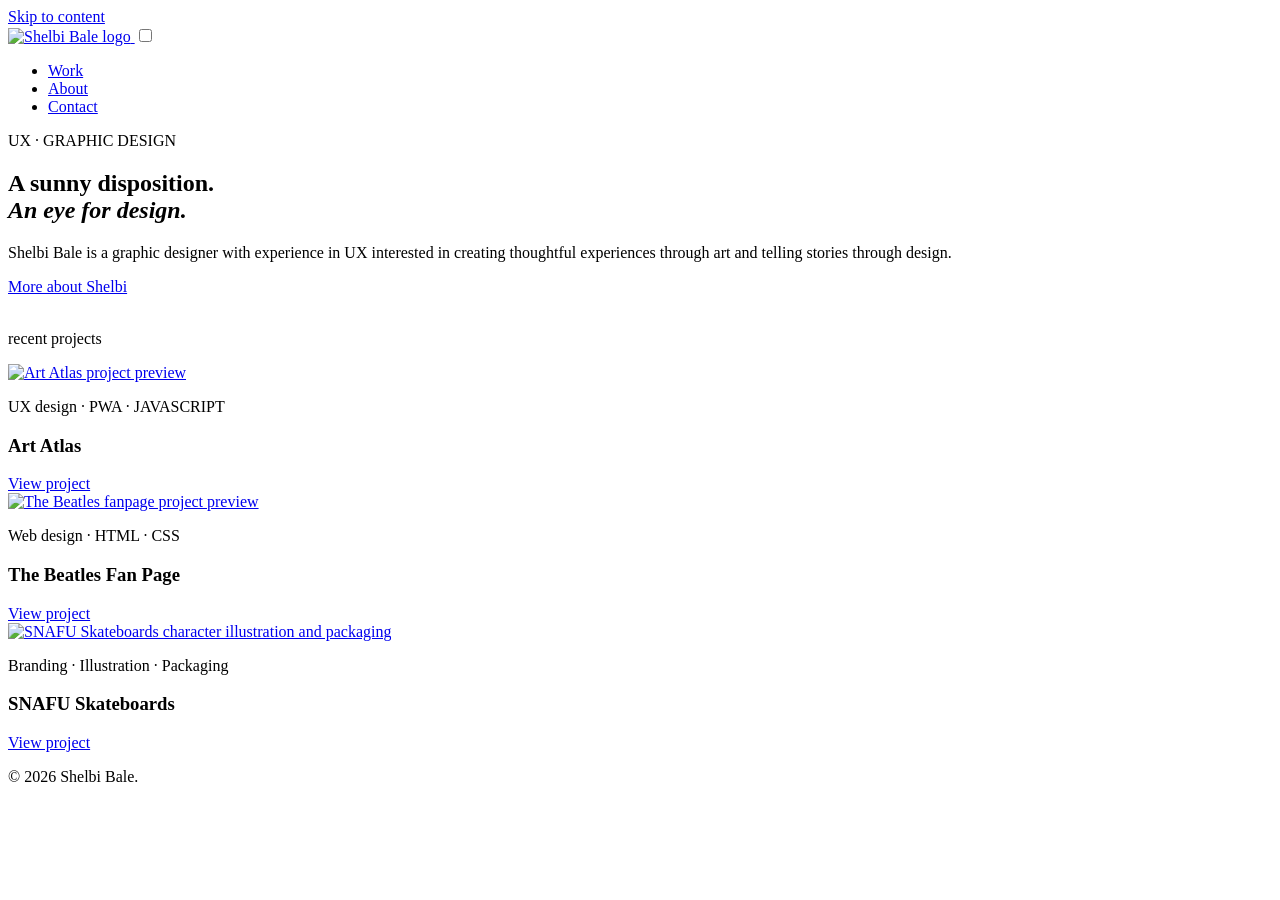
==== index.html @ 517213aa "Add files via upload" ====
<!DOCTYPE html>
<html lang="en">
<head>
    <meta charset="UTF-8">
    <meta name="viewport" content="width=device-width, initial-scale=1.0">
    <meta name="description" content="Shelbi Bale's portfolio of UX, visual design and digital storytelling projects.">
    <title>Shelbi Bale | Designer &amp; Creative</title>
    <link rel="stylesheet" href="css/style.css">
    <script src="js/main.js" defer></script>
</head>

<body class="index-page">

<a class="skip-link" href="#main-content">Skip to content</a>

<header class="site-header">
    <nav class="navbar" aria-label="Main navigation">
        <a href="index.html" class="logo" aria-label="Shelbi Bale — Home">
    <img src="images/logo/shelbi-sun.png" alt="Shelbi Bale logo">
</a>

        <input type="checkbox" id="nav-toggle" class="nav-toggle" aria-label="Open navigation menu">
        <label for="nav-toggle" class="nav-toggle-label" aria-hidden="true"></label>

        <ul class="nav-links">
            <li><a href="index.html" class="active" aria-current="page">Work</a></li>
            <li><a href="about.html">About</a></li>
            <li><a href="contact.html">Contact</a></li>
        </ul>
    </nav>
</header>


<main id="main-content">


<section class="home-intro">
    <div class="container">

        <div class="home-intro-copy">
            <p class="eyebrow">UX · GRAPHIC DESIGN</p>

            <h1>A sunny disposition.<br><em>An eye for design.</em></h1>

            <p class="home-description">
                Shelbi Bale is a graphic designer with experience in UX interested in creating thoughtful experiences through art and telling stories through design.
            </p>

            <a class="home-about-link" href="about.html">
                More about Shelbi
            </a>
        </div>

        <img class="home-sun"
             src="images/logo/sun REG YELLOW.png"
             alt="">

    </div>
</section>


    <section class="home-work">
        <div class="container">

            <div class="home-work-heading">
                <div>
                    <p class="eyebrow">recent projects</p>
                   
                </div>

                <a class="text-link" href="portfolio.html">
                  
                </a>
            </div>

            <div class="home-project-grid">

                <article class="home-project-card">
                    <a class="home-project-image" href="projects/art-atlas.html">
                        <img src="images/projects/Atlas-Home.png"
                             alt="Art Atlas project preview">
                    </a>

                    <p class="project-meta">UX design · PWA · JAVASCRIPT</p>
                    <h3>Art Atlas</h3>
                    <a class="home-project-link" href="projects/art-atlas.html">
                        View project 
                    </a>
                </article>

                <article class="home-project-card">
                    <a class="home-project-image" href="projects/beatles-fanpage.html">
                        <img src="images/projects/Beatles Home.png"
                             alt="The Beatles fanpage project preview">
                    </a>

                  <p class="project-meta">Web design · HTML · CSS</p>
                    <h3>The Beatles Fan Page</h3>
                    <a class="home-project-link" href="projects/beatles-fanpage.html">
                        View project 
                    </a>
                </article>

                <article class="home-project-card">
                    <a class="home-project-image" href="projects/snafu.html">
                        <img src="images/projects/Artboard 5.png"
                             alt="SNAFU Skateboards character illustration and packaging">
                    </a>

                  <p class="project-meta">Branding · Illustration · Packaging</p>
                    <h3>SNAFU Skateboards</h3>
                    <a class="home-project-link" href="projects/snafu.html">
                        View project 
                    </a>
                </article>

            </div>
        </div>
    </section>

</main>

<footer class="site-footer">
    <div class="footer-inner">
        <div class="footer-mark">
          
        </div>

        <p>© 2026 Shelbi Bale.</p>

        <ul class="social-links">
     
        </ul>
    </div>
</footer>

</body>
</html>
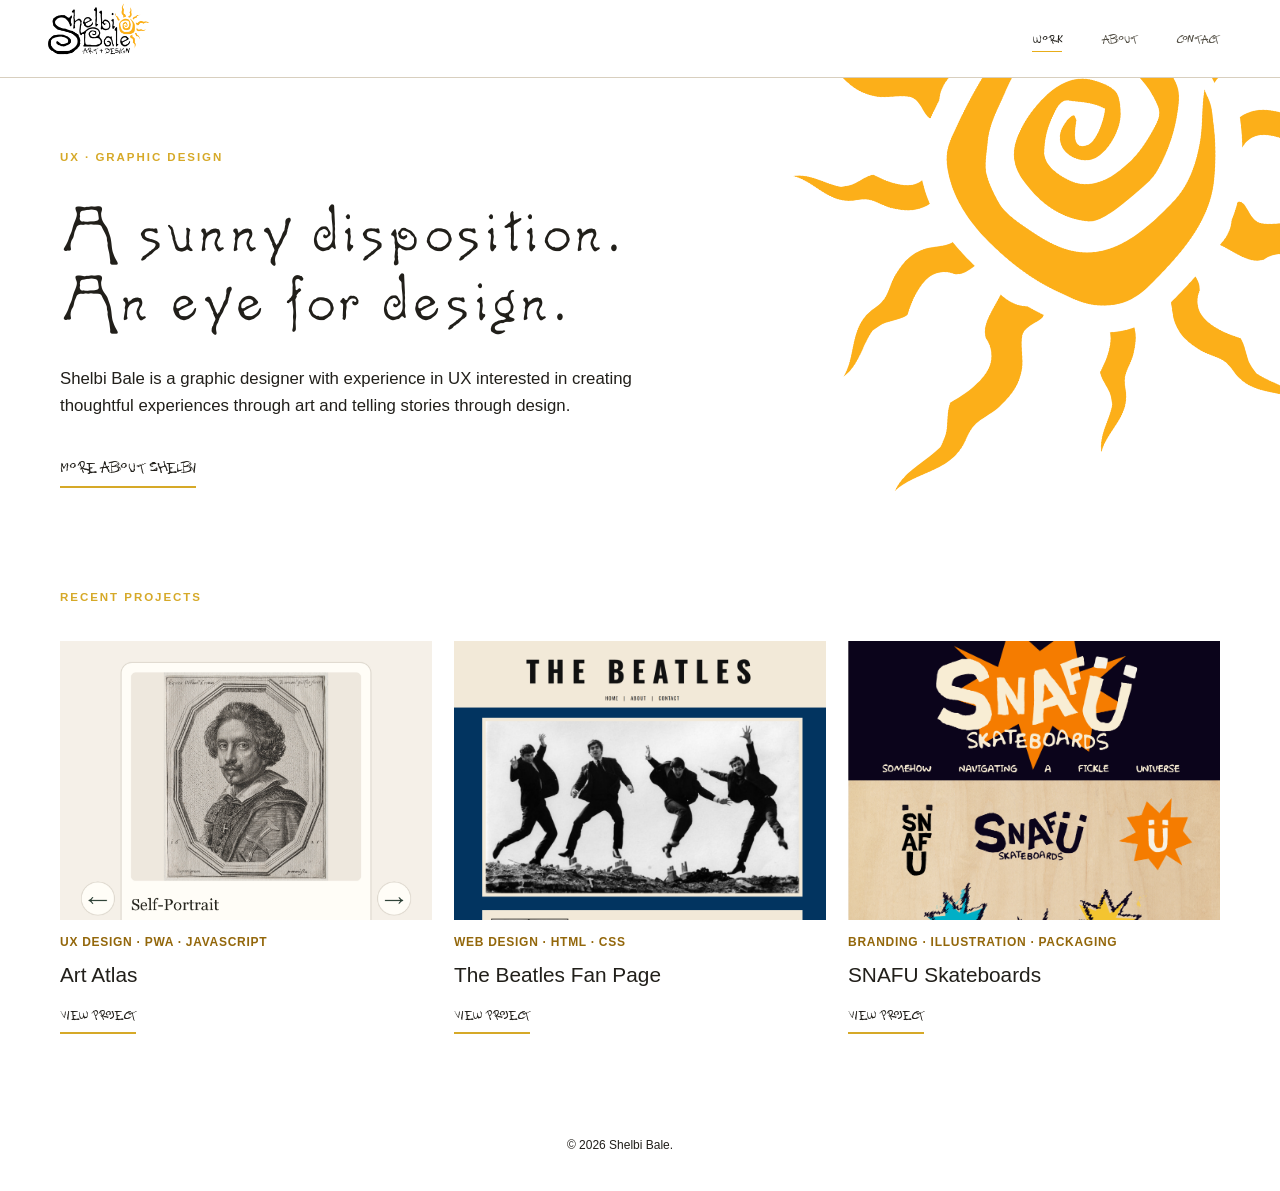
==== commit 2a2e877e: "Update index.html" ====
--- a/index.html
+++ b/index.html
@@ -78,7 +78,7 @@
 
                 <article class="home-project-card">
                     <a class="home-project-image" href="projects/art-atlas.html">
-                        <img src="images/projects/Atlas-Home.png"
+                        <img src="images/projects/Atlas-Home.PNG"
                              alt="Art Atlas project preview">
                     </a>
 
--- a/css/style.css
+++ b/css/style.css
@@ -0,0 +1,872 @@
+
+:root {
+  --ink: #211f1a;
+  --ink-soft: #514d43;
+  --white: #ffffff;
+  --sun: #e8ad19;
+  --sun-dark: #93670b;
+  --terracotta: #b96e50;
+  --sage: #788b78;
+  --line: #d8cfbf;
+  --serif: Georgia, "Times New Roman", serif;
+  --sans: Arial, Helvetica, sans-serif;
+  --script: "Brush Script MT", "Segoe Script", cursive;
+  --max-width: 1160px;
+  --header-height: 78px;
+  --shadow: 0 14px 38px rgba(44, 37, 24, .08);
+}
+@font-face {
+    font-family: "Caprice";
+    src: url("../fonts/Caprice.ttf") format("truetype");
+    font-weight: normal;
+    font-style: normal;
+}
+@font-face {
+    font-family: "FontForErin";
+    src: url("../fonts/FontForErin.ttf") format("truetype");
+    font-weight: normal;
+    font-style: normal;
+}
+*, *::before, *::after { box-sizing: border-box; }
+html { scroll-behavior: smooth; }
+body {
+  margin: 0;
+  min-height: 100vh;
+  display: flex;
+  flex-direction: column;
+  color: var(--ink);
+  background: var(--white);
+  font-family: var(--sans);
+  font-size: 16px;
+  line-height: 1.7;
+}
+main { flex: 1; }
+img { display: block; max-width: 100%; }
+a { color: inherit; }
+button, input, textarea { font: inherit; }
+:focus-visible { outline: 3px solid var(--sun-dark); outline-offset: 4px; }
+.skip-link {
+  position: absolute; left: 1rem; top: -5rem; z-index: 1000;
+  padding: .7rem 1rem; background: var(--white); color: var(--ink);
+}
+.skip-link:focus { top: 1rem; }
+.container { width: min(100% - 3rem, var(--max-width)); margin-inline: auto; }
+.eyebrow {
+  margin: 0 0 .85rem; color: var(--sun-dark); font-size: .72rem;
+  font-weight: 700; letter-spacing: .17em; text-transform: uppercase;
+}
+.page-heading { margin: 0; font: 400 clamp(2.6rem, 6vw, 4.8rem)/1.04 var(--serif); letter-spacing: -.045em; }
+.script-note { color: var(--terracotta); font: italic 1.5rem var(--script); transform: rotate(-4deg); display: inline-block; }
+.section-heading { margin: 0 0 1.6rem; font: 400 clamp(2rem, 4vw, 3rem)/1.15 var(--serif); letter-spacing: -.035em; }
+.section-intro { max-width: 620px; color: var(--ink-soft); }
+
+/* Header and navigation */
+.site-header {
+	height: 100px;
+  position: sticky; top: 0; z-index: 100; height: var(--header-height);
+  background: rgba(245, 240, 230, .96); border-bottom: 1px solid var(--line);
+  backdrop-filter: blur(12px);
+}
+.navbar {
+  width: min(100% - 3rem, var(--max-width)); height: 100%; margin: auto;
+  display: flex; align-items: center; justify-content: space-between; gap: 2rem;
+}
+.logo {
+    display: flex;
+    align-items: center;
+    justify-content: center;
+    width: 90px;
+    height: 90px;
+    flex-shrink: 0;
+}
+
+.logo img {
+    width: 100px !important;
+    height: 100px !important;
+    max-width: none !important;
+    object-fit: contain;
+    transform: scale(1.8);
+}
+.nav-links { display: flex; align-items: center; gap: clamp(1.2rem, 3vw, 2.5rem); margin: 0; padding: 0; list-style: none; }
+.nav-links a { position: relative; padding: .45rem 0; color: var(--ink-soft); font-size: .84rem; text-decoration: none; transition: color .2s ease; }
+.nav-links a::after { content: ""; position: absolute; left: 0; bottom: .15rem; width: 100%; height: 1px; background: var(--sun); transform: scaleX(0); transform-origin: left; transition: transform .2s ease; }
+.nav-links a:hover, .nav-links a.active { color: var(--ink); }
+.nav-links a:hover::after, .nav-links a.active::after { transform: scaleX(1); }
+.nav-toggle { position: absolute; width: 1px; height: 1px; opacity: 0; }
+.nav-toggle-label { display: none; cursor: pointer; padding: .6rem; }
+.nav-toggle-label span, .nav-toggle-label span::before, .nav-toggle-label span::after { display: block; width: 25px; height: 2px; background: var(--ink); position: relative; transition: transform .2s ease; }
+.nav-toggle-label span::before, .nav-toggle-label span::after { content: ""; position: absolute; left: 0; }
+.nav-toggle-label span::before { top: -7px; }
+.nav-toggle-label span::after { top: 7px; }
+
+/* Buttons */
+.btn {
+  display: inline-flex; align-items: center; justify-content: center; gap: .65rem;
+  min-height: 48px; padding: .7rem 1.25rem; border: 1px solid var(--ink);
+  border-radius: 2px; background: var(--ink); color: var(--white);
+  font-size: .82rem; font-weight: 700; letter-spacing: .04em; text-decoration: none;
+  transition: background .2s, color .2s, transform .2s;
+}
+.btn:hover { background: transparent; color: var(--ink); transform: translateY(-2px); }
+.btn-secondary { background: transparent; color: var(--ink); }
+.btn-secondary:hover { background: var(--sun); border-color: var(--sun); }
+.text-link { display: inline-flex; gap: .55rem; align-items: center; color: var(--ink); font-size: .88rem; font-weight: 700; text-decoration-thickness: 1px; text-underline-offset: 5px; }
+.text-link:hover { color: var(--sun-dark); }
+
+/* Home hero */
+.hero { position: relative; overflow: hidden; padding: clamp(5rem, 11vw, 9rem) 0 clamp(4rem, 8vw, 7rem); }
+.hero::before { content: ""; position: absolute; width: 440px; height: 440px; right: -175px; top: -220px; border: 1px solid rgba(147,103,11,.18); border-radius: 50%; box-shadow: 0 0 0 28px rgba(232,173,25,.035), 0 0 0 56px rgba(232,173,25,.025); pointer-events: none; }
+.hero-grid { display: grid; grid-template-columns: minmax(0, 1.35fr) minmax(220px, .65fr); align-items: center; gap: 3rem; }
+.hero-copy { max-width: 720px; }
+.hero h1 { margin: 0 0 1.35rem; font: 400 clamp(3.3rem, 8vw, 7.1rem)/.98 var(--serif); letter-spacing: -.065em; }
+.hero h1 em { color: var(--sun-dark); font-weight: 400; }
+.hero-copy > p:not(.eyebrow) { max-width: 580px; margin: 0 0 2rem; color: var(--ink-soft); font-size: clamp(1.05rem, 2vw, 1.2rem); }
+.hero-actions { display: flex; flex-wrap: wrap; gap: .8rem; }
+.hero-mark { position: relative; display: grid; place-items: center; min-height: 330px; }
+.hero-mark::before { content: ""; position: absolute; width: min(90%, 315px); aspect-ratio: 1; border: 1px solid var(--line); border-radius: 50%; }
+.hero-mark img { position: relative; width: min(75%, 245px); filter: drop-shadow(0 10px 14px rgba(0,0,0,.07)); }
+.hero-caption { position: absolute; right: 0; bottom: 1.3rem; color: var(--terracotta); font: italic 1.25rem var(--script); transform: rotate(-7deg); }
+.hero-meta { display: flex; gap: 1.2rem; flex-wrap: wrap; margin-top: 3.5rem; color: var(--ink-soft); font-size: .72rem; letter-spacing: .12em; text-transform: uppercase; }
+.hero-meta span + span::before { content: "✳"; margin-right: 1.2rem; color: var(--sun-dark); }
+
+/* Home featured projects */
+.featured { padding: 5rem 0 6rem; background: var(--white); border-block: 1px solid var(--line); }
+.section-topline { display: flex; justify-content: space-between; align-items: end; gap: 2rem; margin-bottom: 2.2rem; }
+.project-grid { display: grid; grid-template-columns: repeat(2, minmax(0, 1fr)); gap: 2rem; }
+.project-card { min-width: 0; }
+.project-image { position: relative; display: block; overflow: hidden; aspect-ratio: 1.48 / 1; background: var(--paper-deep); border: 1px solid var(--line); }
+.project-image img { width: 100%; height: 100%; object-fit: cover; transition: transform .5s ease; }
+.project-image:hover img { transform: scale(1.035); }
+.project-card h3 { margin: 1.1rem 0 .35rem; font: 400 1.65rem var(--serif); }
+.project-card p { margin: 0 0 .8rem; color: var(--ink-soft); font-size: .9rem; }
+.project-meta { color: var(--sun-dark); font-size: .68rem; font-weight: 700; letter-spacing: .12em; text-transform: uppercase; }
+
+/* About and general pages */
+.page-hero { padding: 5rem 0 3rem; border-bottom: 1px solid var(--line); }
+.page-hero .section-intro { margin-bottom: 0; }
+.content-section { padding: 4rem 0; }
+.about-intro { display: grid; grid-template-columns: minmax(220px, .65fr) minmax(0, 1.35fr); gap: clamp(2rem, 6vw, 5rem); align-items: center; }
+.portrait-placeholder { display: grid; place-items: center; min-height: 330px; padding: 2rem; background: var(--paper-deep); border: 1px solid var(--line); color: var(--ink-soft); text-align: center; }
+.portrait-placeholder span { max-width: 200px; font: italic 1.4rem var(--serif); }
+.about-copy p { color: var(--ink-soft); }
+.resume-section { padding: 2.5rem 0; border-top: 1px solid var(--line); }
+.resume-section h2 { margin: 0 0 1.4rem; font: 400 1.9rem var(--serif); }
+.resume-item { margin-bottom: 1.6rem; }
+.resume-item h3 { margin: 0; font-size: 1rem; }
+.resume-meta { margin: .2rem 0 .5rem; color: var(--sun-dark); font-size: .78rem; letter-spacing: .04em; }
+.resume-item p:last-child { color: var(--ink-soft); }
+.skills-list { display: flex; flex-wrap: wrap; gap: .65rem; margin: 0; padding: 0; list-style: none; }
+.skills-list li { padding: .45rem .8rem; border: 1px solid var(--line); border-radius: 99px; background: var(--white); color: var(--ink-soft); font-size: .82rem; }
+
+/* Portfolio grid */
+.portfolio-intro { display: flex; justify-content: space-between; align-items: end; gap: 2rem; }
+.portfolio-grid { display: grid; grid-template-columns: repeat(2, minmax(0, 1fr)); gap: 2.5rem 2rem; padding: 3rem 0 5rem; }
+.portfolio-item { text-decoration: none; }
+.portfolio-item .project-image { aspect-ratio: 1.55 / 1; }
+.portfolio-item h2 { margin: 1rem 0 .25rem; font: 400 1.8rem var(--serif); }
+.portfolio-item p { margin: 0 0 .6rem; color: var(--ink-soft); font-size: .9rem; }
+
+/* Project case studies */
+.case-hero { padding: 4.5rem 0 3rem; }
+.case-hero h1 { max-width: 850px; margin: 0 0 1rem; font: 400 clamp(2.8rem, 7vw, 5.5rem)/1 var(--serif); letter-spacing: -.05em; }
+.case-summary { max-width: 700px; color: var(--ink-soft); font-size: 1.1rem; }
+.case-facts { display: flex; flex-wrap: wrap; gap: 2rem 4rem; margin-top: 2rem; padding: 1.2rem 0; border-block: 1px solid var(--line); }
+.case-fact strong { display: block; color: var(--sun-dark); font-size: .68rem; letter-spacing: .12em; text-transform: uppercase; }
+.case-fact span { font-size: .9rem; }
+.case-visual { margin: 2.5rem 0 0; background: var(--paper-deep); border: 1px solid var(--line); }
+.case-visual img { width: 100%; max-height: 580px; object-fit: contain; }
+.case-body { display: grid; grid-template-columns: minmax(0, 1fr) 260px; gap: 4rem; padding: 4rem 0 5rem; }
+.case-content section { margin-bottom: 3rem; }
+.case-content h2 { margin: 0 0 .8rem; font: 400 2rem var(--serif); }
+.case-content p, .case-content li { color: var(--ink-soft); }
+.case-aside { align-self: start; position: sticky; top: calc(var(--header-height) + 2rem); padding: 1.5rem; background: var(--white); border: 1px solid var(--line); }
+.case-aside h2 { margin: 0 0 .8rem; font: 400 1.25rem var(--serif); }
+.case-aside p { margin: 0 0 1rem; color: var(--ink-soft); font-size: .85rem; }
+.placeholder-note { padding: .8rem 1rem; border-left: 3px solid var(--sun); background: #f7f1e4; color: var(--ink-soft); font-size: .82rem; }
+
+/* Contact */
+.contact-layout { display: grid; grid-template-columns: .85fr 1.15fr; gap: 4rem; padding: 4rem 0 5rem; }
+.contact-details { color: var(--ink-soft); }
+.contact-details a { color: var(--ink); text-decoration-thickness: 1px; text-underline-offset: 4px; }
+.contact-card { padding: 2rem; background: var(--white); border: 1px solid var(--line); box-shadow: var(--shadow); }
+.contact-card h2 { margin: 0 0 1rem; font: 400 1.8rem var(--serif); }
+.form-group { display: grid; gap: .4rem; margin-bottom: 1rem; }
+.form-group label { font-size: .82rem; font-weight: 700; }
+.form-group input, .form-group textarea { width: 100%; padding: .8rem; border: 1px solid var(--line); border-radius: 2px; background: var(--paper); color: var(--ink); }
+.form-group textarea { min-height: 150px; resize: vertical; }
+.form-help { color: var(--ink-soft); font-size: .78rem; }
+
+/* Footer */
+.site-footer {
+    padding: 1.5rem 0;
+    background: #ffffff;
+    color: var(--ink);
+}
+.footer-inner { width: min(100% - .78rem, var(--max-width)); margin: auto; display: flex; align-items: center; justify-content: space-between; gap: .8rem; flex-wrap: wrap; }
+.site-footer .footer-inner p {
+    color: #211f1a !important;
+}
+
+.site-footer .social-links a {
+    color: #211f1a !important;
+}
+.footer-mark { display: flex; align-items: center; gap: .65rem; font: italic 1.15rem var(--serif); }
+.footer-mark img { width: 28px; height: 28px; object-fit: contain; }
+
+
+@media (max-width: 760px) {
+  :root { --header-height: 70px; }
+  .navbar { width: min(100% - 2rem, var(--max-width)); }
+  .nav-toggle-label { display: block; }
+  .nav-links { position: absolute; top: var(--header-height); left: 0; right: 0; display: none; padding: .7rem 1.5rem 1.2rem; background: var(--paper); border-bottom: 1px solid var(--line); }
+  .nav-links li { border-bottom: 1px solid var(--line); }
+  .nav-links li:last-child { border-bottom: 0; }
+  .nav-links a { display: block; padding: .8rem 0; }
+  .nav-toggle:checked ~ .nav-links { display: block; }
+  .nav-toggle:checked + .nav-toggle-label span { background: transparent; }
+  .nav-toggle:checked + .nav-toggle-label span::before { transform: translateY(7px) rotate(45deg); }
+  .nav-toggle:checked + .nav-toggle-label span::after { transform: translateY(-7px) rotate(-45deg); }
+  .hero-grid, .about-intro, .contact-layout, .case-body { grid-template-columns: 1fr; }
+  .hero-grid { gap: 1.5rem; }
+  .hero-mark { min-height: 220px; }
+  .hero-mark img { width: 165px; }
+  .hero-mark::before { width: 215px; }
+  .hero-caption { right: 15%; bottom: 0; }
+  .hero-meta { margin-top: 2.2rem; }
+  .project-grid, .portfolio-grid { grid-template-columns: 1fr; }
+  .section-topline, .portfolio-intro { align-items: start; flex-direction: column; }
+  .case-aside { position: static; }
+  .portrait-placeholder { min-height: 240px; }
+  .container { width: min(100% - 2rem, var(--max-width)); }
+}
+@media (prefers-reduced-motion: reduce) {
+  *, *::before, *::after { scroll-behavior: auto !important; transition-duration: .01ms !important; animation-duration: .01ms !important; animation-iteration-count: 1 !important; }
+}
+
+.art-atlas-gallery {
+    display: flex;
+    justify-content: center;
+    align-items: flex-start;
+    gap: 20px;
+    flex-wrap: wrap;
+    margin: 40px 0;
+}
+
+.art-atlas-gallery img {
+    width: calc(33.333% - 14px);
+    height: auto;
+    object-fit: contain;
+    border-radius: 8px;
+}
+@media (max-width: 700px) {
+    .art-atlas-gallery img {
+        width: 100%;
+    }
+}
+.project-note {
+    background: inherit;
+    border: inherit;
+    padding: inherit;
+    border-radius: inherit;
+}
+.process-images {
+    display: flex;
+    justify-content: center;
+    align-items: center;
+    gap: 20px;
+}
+
+.process-images img {
+    width: 25%;
+    height: 220px;
+    object-fit: cover;
+    padding: 8px;
+    box-sizing: border-box;
+}
+.beatles-gallery {
+    display: flex;
+    justify-content: center;
+    align-items: center;
+    gap: 20px;
+    margin: 30px 0;
+}
+
+.beatles-gallery img {
+    width: 33.333%;
+    height: 380px;
+    object-fit: contain;
+    padding: 4px;
+    box-sizing: border-box;
+}
+@media (max-width: 700px) {
+    .beatles-gallery {
+        flex-wrap: wrap;
+    }
+
+    .beatles-gallery img {
+        width: 80%;
+    }
+}
+.project-link {
+    display: inline-block;
+    margin: 15px 0 25px;
+    color: inherit;
+    text-decoration: none;
+    border-bottom: 2px solid var(--sun);
+    padding-bottom: 5px;
+    font-weight: 600;
+    transition: opacity 0.3s ease;
+}
+
+.project-link:hover {
+    opacity: 0.65;
+}
+.project-note .project-link {
+    display: inline-block;
+    margin-top: 15px;
+    color: inherit;
+    text-decoration: var(--sun);
+    border-bottom: 2px solid #e3b82f;
+    padding-bottom: 5px;
+    font-weight: 600;
+}
+
+.project-note .project-link:hover {
+    opacity: 0.65;
+}
+/* SNAFU main image only */
+.snafu-visual {
+    width: 100%;
+    max-width: 1200px;
+    margin: 40px auto;
+}
+
+.snafu-visual img {
+    display: block;
+    width: 100%;
+    max-width: 100%;
+    height: auto;
+}
+.snafu-sticky-image {
+    position: sticky;
+    top: 100px;
+    align-self: start;
+    width: 100%;
+    padding: 0;
+    background: none;
+    border: none;
+}
+
+.snafu-sticky-image img {
+    display: block;
+    width: 100%;
+    max-width: none;
+    height: auto;
+    object-fit: contain;
+}
+/* SNAFU illustration photo */
+.snafu-process-image {
+    margin: 25px 0 35px;
+}
+
+.snafu-process-image img {
+    display: block;
+    width: 100%;
+    max-width: 650px;
+    height: auto;
+    border-radius: 4px;
+}
+
+/* MINIMAL HOMEPAGE */
+
+.index-page .home-intro {
+    padding: 85px 0 65px;
+}
+
+.index-page .home-intro .container {
+    max-width: 1100px;
+}
+
+.index-page .home-intro h1 {
+    font-size: clamp(2.8rem, 5vw, 4.8rem);
+    line-height: 1.08;
+    margin: 15px 0 22px;
+    font-weight: 500;
+}
+
+.index-page .home-intro h1 em {
+    font-weight: 400;
+}
+
+.index-page .home-description {
+    max-width: 590px;
+    font-size: 1.05rem;
+    line-height: 1.8;
+}
+
+.index-page .home-about-link {
+    display: inline-block;
+    margin-top: 15px;
+    text-decoration: none;
+    border-bottom: 1px solid currentColor;
+    padding-bottom: 5px;
+}
+
+.index-page .home-work {
+    padding: 45px 0 100px;
+}
+
+.index-page .home-work-heading {
+    display: flex;
+    justify-content: space-between;
+    align-items: end;
+    gap: 20px;
+    margin-bottom: 30px;
+}
+
+.index-page .home-work-heading h2 {
+    font-size: 2rem;
+    font-weight: 500;
+    margin: 8px 0 0;
+}
+
+.index-page .home-project-grid {
+    display: grid;
+    grid-template-columns: repeat(3, minmax(0, 1fr));
+    gap: 28px;
+}
+
+.index-page .home-project-card {
+    min-width: 0;
+}
+
+.index-page .home-project-image {
+    display: block;
+    width: 100%;
+    aspect-ratio: 4 / 3;
+    overflow: hidden;
+    background: #f0ebe2;
+    margin-bottom: 17px;
+}
+
+.index-page .home-project-image img {
+    width: 100%;
+    height: 100%;
+    display: block;
+    object-fit: cover;
+    object-position: top center;
+    transition: transform 0.3s ease;
+}
+
+.index-page .home-project-image:hover img {
+    transform: scale(1.035);
+}
+
+.index-page .home-project-card .project-meta {
+    font-size: 0.75rem;
+    letter-spacing: 0.06em;
+    text-transform: uppercase;
+    margin-bottom: 8px;
+}
+
+.index-page .home-project-card h3 {
+    font-size: 1.3rem;
+    font-weight: 500;
+    margin: 0 0 12px;
+}
+
+.index-page .home-project-link {
+    display: inline-block;
+    font-size: 0.9rem;
+    text-decoration: none;
+    border-bottom: 1px solid currentColor;
+    padding-bottom: 4px;
+}
+
+.index-page .home-project-link:hover,
+.index-page .home-about-link:hover {
+    opacity: 0.65;
+}
+
+/* Responsive layout */
+@media (max-width: 700px) {
+    .index-page .home-intro {
+        padding: 60px 0 45px;
+    }
+
+    .index-page .home-work-heading {
+        align-items: start;
+        flex-direction: column;
+    }
+
+    .index-page .home-project-grid {
+        grid-template-columns: 1fr;
+        gap: 40px;
+    }
+
+    .index-page .home-project-image {
+        aspect-ratio: 16 / 10;
+    }
+}
+/* Adjust Art Atlas preview image */
+.index-page .home-project-card:first-child .home-project-image img {
+    object-position: center 65%;
+}
+/* Homepage project links */
+.index-page .home-project-link {
+    display: inline-block;
+    color: inherit;
+    text-decoration: none;
+    border-bottom: 2px solid #d6a928;
+    padding-bottom: 5px;
+    transition: opacity 0.2s ease;
+}
+
+.index-page .home-project-link:hover {
+    opacity: 0.65;
+}
+.index-page .home-about-link {
+    color: inherit;
+    text-decoration: none;
+    border-bottom: 2px solid #d6a928;
+    padding-bottom: 5px;
+    display: inline-block;
+    transition: opacity 0.2s ease;
+}
+
+.index-page .home-about-link:hover {
+    opacity: 0.65;
+}
+/* Light gray framing around project images */
+.project-image,
+.home-project-image,
+.case-visual,
+.beatles-gallery img, {
+    background-color: #f2f2f2;
+}
+/* White header across all pages */
+.site-header {
+    background-color: #ffffff;
+}
+/* Art Atlas yellow underline links */
+.art-atlas-links {
+    display: flex;
+    flex-wrap: wrap;
+    gap: 28px;
+    margin: 25px 0;
+}
+
+.art-atlas-links a {
+    display: inline-block;
+    color: inherit;
+    text-decoration: none;
+    border-bottom: 2px solid #d6a928;
+    padding-bottom: 5px;
+    transition: opacity 0.2s ease;
+}
+
+.art-atlas-links a:hover {
+    opacity: 0.65;
+}
+/* Tighter spacing on homepage */
+.index-page .home-intro {
+    padding-top: 55px;
+    padding-bottom: 35px;
+}
+
+.index-page .home-intro h1 {
+    margin-top: 10px;
+    margin-bottom: 14px;
+}
+
+.index-page .home-description {
+	 font-weight: 300;
+    margin-top: 50px;
+    margin-bottom: 10px;
+}
+
+.index-page .home-about-link {
+    margin-top: 8px;
+}
+
+.index-page .home-work {
+    padding-top: 25px;
+    padding-bottom: 65px;
+}
+
+.index-page .home-work-heading {
+    margin-bottom: 20px;
+}
+
+.index-page .home-project-grid {
+    gap: 22px;
+}
+
+.index-page .home-project-image {
+    margin-bottom: 12px;
+}
+
+.index-page .home-project-card .project-meta {
+    margin-bottom: 5px;
+}
+
+.index-page .home-project-card h3 {
+    margin-bottom: 8px;
+}
+
+.index-page .home-intro .container {
+    display: grid;
+    grid-template-columns: minmax(0, 2fr) minmax(0, 0.5fr);
+    align-items: center;
+    gap: 20px;
+    max-width: 1400px;
+}
+
+/* Keep all introduction text together */
+.index-page .home-intro-copy {
+    grid-column: 1;
+    display: flex;
+    flex-direction: column;
+    align-items: flex-start;
+    gap: 30px;
+}
+
+.index-page .home-intro-copy .eyebrow,
+.index-page .home-intro-copy h1,
+.index-page .home-intro-copy .home-description,
+.index-page .home-intro-copy .home-about-link {
+    margin: 0;
+}
+
+/* Headline */
+.index-page .home-intro-copy h1 {
+	font-family: "Caprice", serif;
+    font-size: clamp(2.8rem, 5vw, 4.8rem);
+    line-height: 1.08;
+    white-space: nowrap;
+}
+
+/* Description */
+.index-page .home-intro-copy .home-description {
+    max-width: 590px;
+    font-size: 1.05rem;
+    font-weight: 300;
+    line-height: 1.6;
+}
+
+/* About link */
+.index-page .home-intro-copy .home-about-link {
+    margin-top: 4px;
+}
+
+/* Sun graphic */
+.index-page .home-intro .home-sun {
+    grid-column: 2;
+    grid-row: 1;
+    width: 900px;
+    max-width: none;
+    height: auto;
+    justify-self: end;
+    align-self: center;
+    transform: translateX(42%);
+}
+
+/* Mobile */
+@media (max-width: 700px) {
+    .index-page .home-intro .container {
+        grid-template-columns: 1fr;
+    }
+
+    .index-page .home-intro .home-sun {
+        grid-column: 1;
+        grid-row: 2;
+        width: 350px;
+        max-width: 100%;
+        justify-self: end;
+        transform: translateX(25%);
+    }
+}
+
+
+/* Homepage spacing and sun positioning */
+.index-page .home-intro {
+    padding-top: 0;
+    padding-bottom: 70px;
+    margin-bottom: 0;
+}
+
+/* Keep the sun from determining the section height */
+.index-page .home-intro .container {
+    display: block;
+    position: relative;
+    max-width: 1400px;
+}
+
+/* Keep introduction text in place */
+.index-page .home-intro-copy {
+    position: relative;
+    z-index: 1;
+    transform: translateY(70px);
+}
+
+/* Sun graphic */
+.index-page .home-intro .home-sun {
+    position: absolute;
+    top: 0;
+    right: 0;
+    width: 950px;
+    max-width: none;
+    height: auto;
+    transform: translate(15%, -500px);
+    rotate: 25deg;
+    z-index: 0;
+}
+
+/* Keep projects close to the introduction */
+.index-page .home-work {
+    padding-top: 100px;
+    margin-top: 0;
+}
+
+/* Keep second headline line upright */
+.index-page .home-intro-copy h1 em {
+    font-style: normal;
+}
+/* Website link typography */
+a {
+    font-family: "FontForErin", serif;
+	 text-transform: uppercase;
+}
+/* Match every page H1 to the homepage heading */
+body h1 {
+    font-family: "Caprice", serif !important;
+    font-size: clamp(2.8rem, 5vw, 4.8rem) !important;
+    font-weight: normal !important;
+    line-height: 1.08 !important;
+}
+body h2 {
+    font-family: "Caprice", serif !important;
+    font-size: clamp(2.8rem, 5vw, 4.8rem) !important;
+    font-weight: normal !important;
+    line-height: 1.08 !important;
+}
+/* Resume link styling */
+.resume-link {
+    color: inherit;
+    text-decoration: none;
+    border-bottom: 2px solid #d6a928 !important;
+    padding-bottom: 5px;
+    display: inline-block;
+    font-family: "FontForErin", serif;
+    text-transform: uppercase;
+}
+/* Consistent eyebrow color across all pages */
+.eyebrow {
+    color: #d6a928;
+}
+/* About page eyebrow color */
+.about-intro .about-copy .eyebrow {
+    color: #d6a928 !important;
+}
+/* About page portrait */
+.portrait-placeholder img {
+    display: block;
+    width: 100%;
+    height: 100%;
+    object-fit: cover;
+    object-position: center;
+}/* About page portrait fills its frame */
+.portrait-placeholder {
+    padding: 0;
+    overflow: hidden;
+}
+
+.portrait-placeholder img {
+    display: block;
+    width: 100%;
+    height: 100%;
+    object-fit: cover;
+    margin: 0;
+}
+.contact-card .btn {
+    display: inline-block;
+    padding: 0 0 5px;
+    background: transparent;
+    color: var(--ink);
+    border: none;
+    border-bottom: 2px solid var(--sun);
+    font-family: "FontForErin", serif;
+    font-size: .9rem;
+    text-transform: uppercase;
+    letter-spacing: .04em;
+    cursor: pointer;
+    transition: color .2s ease, border-color .2s ease;
+}
+
+.contact-card .btn:hover {
+    color: var(--sun);
+    border-bottom-color: var(--ink);
+}
+.contact-details a {
+    text-decoration: none;
+    border-bottom: 2px solid var(--sun);
+    padding-bottom: 4px;
+}
+.contact-layout .section-heading,
+.contact-card h2 {
+    color: var(--ink);
+}
+.case-aside h2 {
+    font-size: 1.5rem !important;
+    line-height: 1.2;
+}
+.case-aside a {
+    text-decoration: none;
+    border-bottom: 2px solid var(--sun);
+    padding-bottom: 4px;
+	font-weight: normal;
+}
+.case-aside h2 {
+    margin-bottom: 8px;
+}
+
+.case-aside p {
+    margin-top: 0;
+    margin-bottom: 14px;
+}
+
+.case-aside .project-link {
+    display: inline-block;
+    margin-top: 0;
+}
+.project-link {
+    font-weight: 400 !important;
+}
+.site-footer,
+.site-footer p,
+.site-footer a,
+.site-footer .footer-inner p,
+.site-footer .social-links a {
+    font-size: 12px !important;
+    color: var(--ink) !important;
+}
+.site-footer,
+.site-footer .footer-inner {
+    text-align: center;
+}
+
+.site-footer .footer-inner {
+    justify-content: center;
+}
+.site-header .navbar .logo img {
+    width: 75px !important;
+    height: 75px !important;
+    max-width: none !important;
+}
+.contact-card input:focus,
+.contact-card textarea:focus {
+    outline: 2px solid var(--sun);
+    outline-offset: 0;
+    border-color: var(--sun);
+    box-shadow: none;
+}
